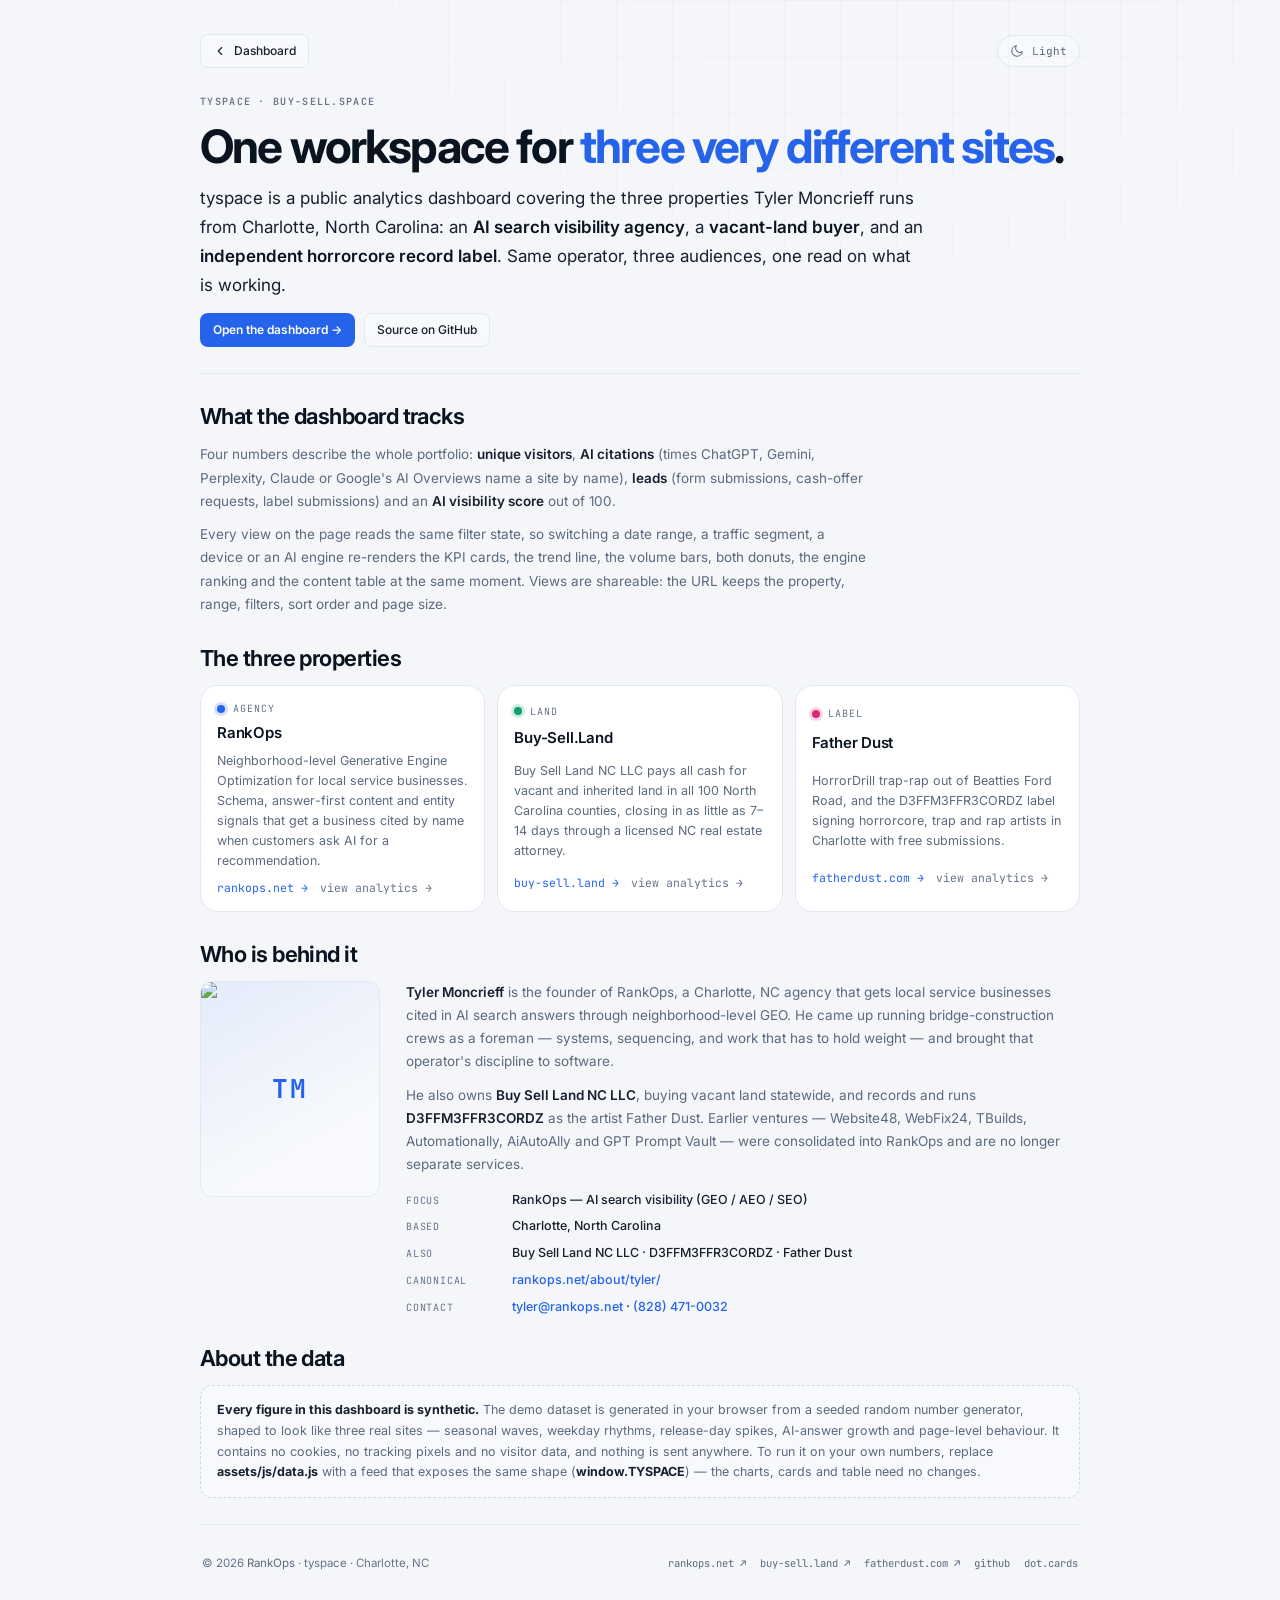
==== about.html @ ab3c5a1a "tyspace: rebuild buy-sell.space as the public analytics workspace Turns the founder page into tyspac" ====
<!DOCTYPE html>
<html lang="en" data-theme="dark">
<head>
<meta charset="UTF-8">
<meta name="viewport" content="width=device-width, initial-scale=1">
<title>About tyspace &amp; Tyler Moncrieff — founder of RankOps, Charlotte NC</title>
<meta name="description" content="tyspace is Tyler Moncrieff's analytics workspace for rankops.net, buy-sell.land and fatherdust.com. Tyler is the founder of RankOps, a Charlotte, NC AI search visibility (GEO) agency, and of the Buy Sell Land NC LLC and the D3FFM3FFR3CORDZ label.">
<meta name="robots" content="index, follow">
<meta name="author" content="Tyler Moncrieff">
<meta name="color-scheme" content="dark light">
<link rel="canonical" href="https://buy-sell.space/about.html">

<meta property="og:type" content="profile">
<meta property="og:title" content="About tyspace &amp; Tyler Moncrieff — founder of RankOps">
<meta property="og:description" content="The analyst behind the dashboard: RankOps (AI search visibility), Buy-Sell.Land (NC vacant land) and Father Dust (D3FFM3FFR3CORDZ).">
<meta property="og:url" content="https://buy-sell.space/about.html">
<meta property="og:image" content="https://i.postimg.cc/tgwKR5gD/tyler-moncrieff-jpg.png">
<meta name="twitter:card" content="summary_large_image">
<meta name="twitter:title" content="About tyspace &amp; Tyler Moncrieff">
<meta name="twitter:description" content="Analytics workspace for rankops.net, buy-sell.land and fatherdust.com.">
<meta name="twitter:image" content="https://i.postimg.cc/tgwKR5gD/tyler-moncrieff-jpg.png">

<link rel="preconnect" href="https://fonts.googleapis.com">
<link rel="preconnect" href="https://fonts.gstatic.com" crossorigin>
<link href="https://fonts.googleapis.com/css2?family=Inter:wght@400;500;600;700&family=JetBrains+Mono:wght@400;500;700&display=swap" rel="stylesheet">
<link rel="stylesheet" href="assets/css/app.css">

<script type="application/ld+json">
{
  "@context": "https://schema.org",
  "@type": "Person",
  "name": "Tyler Moncrieff",
  "jobTitle": "Founder",
  "worksFor": { "@type": "Organization", "name": "RankOps", "url": "https://rankops.net" },
  "description": "Founder of RankOps — neighborhood-level AI search visibility (GEO/AEO) for local service businesses in North Carolina. Also owner of Buy Sell Land NC LLC and founder of the D3FFM3FFR3CORDZ label (Father Dust).",
  "knowsAbout": ["Generative Engine Optimization", "Answer Engine Optimization", "AI search visibility", "local SEO", "schema markup", "vacant land"],
  "url": "https://rankops.net/about/tyler/",
  "mainEntityOfPage": "https://rankops.net/about/tyler/",
  "image": "https://i.postimg.cc/tgwKR5gD/tyler-moncrieff-jpg.png",
  "sameAs": [
    "https://www.linkedin.com/in/tyler-moncrieff",
    "https://github.com/dosmonc",
    "https://amazon.com/author/tylerm",
    "https://dev.to/rankops",
    "https://buy-sell.land",
    "https://fatherdust.com",
    "https://dot.cards/ty"
  ]
}
</script>
<script type="application/ld+json">
{
  "@context": "https://schema.org",
  "@type": "AboutPage",
  "name": "About tyspace",
  "url": "https://buy-sell.space/about.html",
  "description": "Why this analytics workspace exists, which properties it covers, and who built it.",
  "isPartOf": { "@type": "WebSite", "name": "tyspace", "url": "https://buy-sell.space/" },
  "author": { "@type": "Person", "name": "Tyler Moncrieff" }
}
</script>
<script>
  (function () {
    try {
      var saved = localStorage.getItem('tyspace-theme');
      var t = saved || (window.matchMedia && window.matchMedia('(prefers-color-scheme: light)').matches ? 'light' : 'dark');
      document.documentElement.setAttribute('data-theme', t);
    } catch (e) {}
  })();
</script>
<style>
  .prose-page { max-width: 940px; width: 100%; margin: 0 auto; padding: clamp(20px, 3vw, 34px) clamp(16px, 2.4vw, 30px) 70px; display: grid; gap: 26px; }
  .prose-page > * { min-width: 0; }
  .about-nav { display: flex; align-items: center; gap: 10px; flex-wrap: wrap; }
  .about-nav .spacer { margin-left: auto; }
  .about-hero { display: grid; gap: 14px; }
  .about-hero h1 { font-size: clamp(30px, 5vw, 46px); line-height: 1.02; letter-spacing: -.04em; font-weight: 700; color: var(--text-strong); }
  .about-hero h1 span { color: var(--accent); }
  .about-hero .lead { font-size: clamp(14.5px, 1.6vw, 17px); color: var(--text); max-width: 66ch; line-height: 1.7; }
  .about-hero .lead b { color: var(--text-strong); font-weight: 600; }
  .rule { height: 1px; background: var(--border); }
  h2.sect { font-size: clamp(18px, 2.2vw, 22px); letter-spacing: -.025em; color: var(--text-strong); font-weight: 650; margin-bottom: 10px; }
  p + p { margin-top: 10px; }
  .about-copy p { color: var(--muted); font-size: 13.5px; line-height: 1.72; max-width: 74ch; }
  .about-copy p b { color: var(--text); font-weight: 600; }
  .prop-cards { display: grid; grid-template-columns: repeat(auto-fit, minmax(240px, 1fr)); gap: 12px; }
  .prop-card { padding: 15px 16px; border-radius: var(--radius-lg); border: 1px solid var(--border); background: var(--panel); display: grid; gap: 6px; }
  .prop-card .pc-top { display: flex; align-items: center; gap: 8px; font-family: var(--font-mono); font-size: 10px; letter-spacing: .1em; text-transform: uppercase; color: var(--faint); }
  .prop-card .pc-dot { width: 8px; height: 8px; border-radius: 50%; background: var(--tok); box-shadow: 0 0 0 3px color-mix(in srgb, var(--tok) 20%, transparent); }
  .prop-card h3 { font-size: 15px; color: var(--text-strong); font-weight: 600; letter-spacing: -.015em; }
  .prop-card p { font-size: 12.5px; color: var(--muted); line-height: 1.6; }
  .prop-card a { font-family: var(--font-mono); font-size: 11.5px; }
  .prop-card .pc-links { display: flex; gap: 12px; flex-wrap: wrap; margin-top: 2px; }
  .about-grid { display: grid; grid-template-columns: 180px minmax(0, 1fr); gap: 26px; align-items: start; }
  .photo-frame { position: relative; border-radius: var(--radius-md); border: 1px solid var(--border); overflow: hidden; aspect-ratio: 5 / 6; background: var(--panel-2); }
  .photo-frame::before {
    content: 'TM';
    position: absolute;
    inset: 0;
    display: grid;
    place-items: center;
    font-family: var(--font-mono);
    font-size: 26px;
    font-weight: 700;
    letter-spacing: .06em;
    color: var(--accent);
    background: linear-gradient(150deg, var(--accent-soft), transparent 70%);
  }
  .about-photo { position: relative; display: block; width: 100%; height: 100%; object-fit: cover; color: transparent; font-size: 0; }
  .fact-list { list-style: none; display: grid; gap: 8px; margin-top: 14px; }
  .fact-list li { display: grid; grid-template-columns: 96px minmax(0, 1fr); gap: 10px; font-size: 12.5px; }
  .fact-list span { font-family: var(--font-mono); font-size: 10px; letter-spacing: .08em; text-transform: uppercase; color: var(--faint); padding-top: 2px; }
  .fact-list b { color: var(--text); font-weight: 500; }
  .note { padding: 14px 16px; border-radius: var(--radius-md); border: 1px dashed var(--border-strong); background: var(--panel-2); font-size: 12.5px; color: var(--muted); line-height: 1.65; }
  .note b { color: var(--text); }
  .cta-row { display: flex; gap: 9px; flex-wrap: wrap; }
  @media (max-width: 640px) {
    .about-grid { grid-template-columns: minmax(0, 1fr); }
    .about-photo { max-width: 160px; }
    .fact-list li { grid-template-columns: 84px minmax(0, 1fr); }
  }
</style>
</head>
<body>
<a class="skip-link" href="#about-main">Skip to content</a>

<div class="prose-page" id="about-main">
  <nav class="about-nav" aria-label="Breadcrumb">
    <a class="btn" href="index.html">
      <svg viewBox="0 0 24 24" fill="none" stroke="currentColor" stroke-width="1.9" stroke-linecap="round" stroke-linejoin="round" aria-hidden="true"><path d="M15 18l-6-6 6-6"/></svg>
      Dashboard
    </a>
    <span class="spacer"></span>
    <button class="theme-toggle" id="themeToggle" type="button" aria-label="Toggle dark mode" style="width:auto;padding:7px 12px">
      <svg viewBox="0 0 24 24" fill="none" stroke="currentColor" stroke-width="1.8" stroke-linecap="round" stroke-linejoin="round" aria-hidden="true"><path d="M21 12.8A9 9 0 1 1 11.2 3a7 7 0 0 0 9.8 9.8z"/></svg>
      <span id="themeLabel">Dark</span>
    </button>
  </nav>

  <header class="about-hero">
    <span class="eyebrow">tyspace · buy-sell.space</span>
    <h1>One workspace for <span>three very different sites</span>.</h1>
    <p class="lead">tyspace is a public analytics dashboard covering the three properties Tyler Moncrieff runs from
      Charlotte, North Carolina: an <b>AI search visibility agency</b>, a <b>vacant-land buyer</b>, and an
      <b>independent horrorcore record label</b>. Same operator, three audiences, one read on what is working.</p>
    <div class="cta-row">
      <a class="btn primary" href="index.html">Open the dashboard →</a>
      <a class="btn" href="https://github.com/dosmonc/buy-sell.space" rel="noopener">Source on GitHub</a>
    </div>
  </header>

  <div class="rule"></div>

  <section>
    <h2 class="sect">What the dashboard tracks</h2>
    <div class="about-copy">
      <p>Four numbers describe the whole portfolio: <b>unique visitors</b>, <b>AI citations</b> (times ChatGPT,
        Gemini, Perplexity, Claude or Google's AI Overviews name a site by name), <b>leads</b> (form submissions,
        cash-offer requests, label submissions) and an <b>AI visibility score</b> out of 100.</p>
      <p>Every view on the page reads the same filter state, so switching a date range, a traffic segment, a device
        or an AI engine re-renders the KPI cards, the trend line, the volume bars, both donuts, the engine ranking
        and the content table at the same moment. Views are shareable: the URL keeps the property, range, filters,
        sort order and page size.</p>
    </div>
  </section>

  <section>
    <h2 class="sect">The three properties</h2>
    <div class="prop-cards">
      <article class="prop-card" style="--tok:var(--s-ai)">
        <div class="pc-top"><span class="pc-dot"></span> agency</div>
        <h3>RankOps</h3>
        <p>Neighborhood-level Generative Engine Optimization for local service businesses. Schema, answer-first
          content and entity signals that get a business cited by name when customers ask AI for a recommendation.</p>
        <div class="pc-links"><a href="https://rankops.net" rel="noopener">rankops.net →</a><a href="index.html#p=rankops&amp;m=citations&amp;r=90d" style="color:var(--faint)">view analytics →</a></div>
      </article>
      <article class="prop-card" style="--tok:var(--s-organic)">
        <div class="pc-top"><span class="pc-dot"></span> land</div>
        <h3>Buy-Sell.Land</h3>
        <p>Buy Sell Land NC LLC pays all cash for vacant and inherited land in all 100 North Carolina counties,
          closing in as little as 7–14 days through a licensed NC real estate attorney.</p>
        <div class="pc-links"><a href="https://buy-sell.land" rel="noopener">buy-sell.land →</a><a href="index.html#p=buysell&amp;m=leads&amp;r=90d" style="color:var(--faint)">view analytics →</a></div>
      </article>
      <article class="prop-card" style="--tok:var(--s-social)">
        <div class="pc-top"><span class="pc-dot"></span> label</div>
        <h3>Father Dust</h3>
        <p>HorrorDrill trap-rap out of Beatties Ford Road, and the D3FFM3FFR3CORDZ label signing horrorcore, trap
          and rap artists in Charlotte with free submissions.</p>
        <div class="pc-links"><a href="https://fatherdust.com" rel="noopener">fatherdust.com →</a><a href="index.html#p=fatherdust&amp;m=visitors&amp;r=90d" style="color:var(--faint)">view analytics →</a></div>
      </article>
    </div>
  </section>

  <section>
    <h2 class="sect">Who is behind it</h2>
    <div class="about-grid">
      <div class="photo-frame">
        <img class="about-photo" src="https://i.postimg.cc/tgwKR5gD/tyler-moncrieff-jpg.png"
          alt="Tyler Moncrieff, founder of RankOps in Charlotte, NC" width="180" height="216" loading="lazy">
      </div>
      <div class="about-copy">
        <p><b>Tyler Moncrieff</b> is the founder of RankOps, a Charlotte, NC agency that gets local service
          businesses cited in AI search answers through neighborhood-level GEO. He came up running
          bridge-construction crews as a foreman — systems, sequencing, and work that has to hold weight — and
          brought that operator's discipline to software.</p>
        <p>He also owns <b>Buy Sell Land NC LLC</b>, buying vacant land statewide, and records and runs
          <b>D3FFM3FFR3CORDZ</b> as the artist Father Dust. Earlier ventures — Website48, WebFix24, TBuilds,
          Automationally, AiAutoAlly and GPT Prompt Vault — were consolidated into RankOps and are no longer
          separate services.</p>
        <ul class="fact-list">
          <li><span>Focus</span><b>RankOps — AI search visibility (GEO / AEO / SEO)</b></li>
          <li><span>Based</span><b>Charlotte, North Carolina</b></li>
          <li><span>Also</span><b>Buy Sell Land NC LLC · D3FFM3FFR3CORDZ · Father Dust</b></li>
          <li><span>Canonical</span><b><a href="https://rankops.net/about/tyler/" rel="noopener">rankops.net/about/tyler/</a></b></li>
          <li><span>Contact</span><b><a href="mailto:tyler@rankops.net">tyler@rankops.net</a> · <a href="tel:+18284710032">(828) 471-0032</a></b></li>
        </ul>
      </div>
    </div>
  </section>

  <section>
    <h2 class="sect">About the data</h2>
    <div class="note">
      <b>Every figure in this dashboard is synthetic.</b> The demo dataset is generated in your browser from a
      seeded random number generator, shaped to look like three real sites — seasonal waves, weekday rhythms,
      release-day spikes, AI-answer growth and page-level behaviour. It contains no cookies, no tracking pixels and
      no visitor data, and nothing is sent anywhere. To run it on your own numbers, replace
      <b>assets/js/data.js</b> with a feed that exposes the same shape (<b>window.TYSPACE</b>) — the charts, cards and
      table need no changes.
    </div>
  </section>

  <div class="rule"></div>

  <footer class="site-foot" style="padding-top:0;border-top:0">
    <span>© 2026 <a href="https://rankops.net" rel="noopener">RankOps</a> · tyspace · Charlotte, NC</span>
    <nav aria-label="Links">
      <a href="https://rankops.net" rel="noopener">rankops.net ↗</a>
      <a href="https://buy-sell.land" rel="noopener">buy-sell.land ↗</a>
      <a href="https://fatherdust.com" rel="noopener">fatherdust.com ↗</a>
      <a href="https://github.com/dosmonc" rel="noopener">github</a>
      <a href="https://dot.cards/ty" rel="noopener">dot.cards</a>
    </nav>
  </footer>
</div>

<script>
  (function () {
    var btn = document.getElementById('themeToggle');
    var label = document.getElementById('themeLabel');
    function sync() {
      var t = document.documentElement.getAttribute('data-theme');
      label.textContent = t === 'dark' ? 'Dark' : 'Light';
      btn.setAttribute('aria-label', t === 'dark' ? 'Switch to light mode' : 'Switch to dark mode');
    }
    sync();
    btn.addEventListener('click', function () {
      var next = document.documentElement.getAttribute('data-theme') === 'dark' ? 'light' : 'dark';
      document.documentElement.setAttribute('data-theme', next);
      try { localStorage.setItem('tyspace-theme', next); } catch (e) {}
      sync();
    });
  })();
</script>
</body>
</html>
---- assets/css/app.css ----
/* tyspace — analytics workspace
   Single stylesheet: design tokens, shell, components, responsive.
   Themes are token overrides on <html data-theme>. */

/* ============================================================
   1. TOKENS
   ============================================================ */
:root {
  --font-ui: 'Inter', -apple-system, BlinkMacSystemFont, 'Segoe UI', Roboto, Helvetica, Arial, sans-serif;
  --font-mono: 'JetBrains Mono', ui-monospace, SFMono-Regular, Menlo, Consolas, monospace;

  --radius-lg: 18px;
  --radius-md: 12px;
  --radius-sm: 8px;
  --sidebar-w: 254px;
  --topbar-h: 66px;
  --ease: cubic-bezier(.22, .61, .36, 1);
  --dur: .22s;

  --shadow-sm: 0 1px 2px rgba(6, 10, 18, .16);
  --shadow-md: 0 10px 30px -12px rgba(6, 10, 18, .45);
  --shadow-pop: 0 18px 50px -16px rgba(6, 10, 18, .55);
}

/* dark (default) */
html[data-theme='dark'] {
  color-scheme: dark;
  --bg: #080b10;
  --bg-grid: rgba(255, 255, 255, .022);
  --surface: #0d1219;
  --panel: #11171f;
  --panel-2: #161e28;
  --panel-hover: #1a232f;
  --border: #212b38;
  --border-strong: #2d3a4b;
  --text: #e9eef6;
  --text-strong: #ffffff;
  --muted: #93a1b5;
  --faint: #76869a;
  --accent: #6d9bff;
  --accent-ink: #06101f;
  --accent-soft: rgba(109, 155, 255, .13);
  --pos: #3ddc97;
  --pos-soft: rgba(61, 220, 151, .13);
  --neg: #ff7285;
  --neg-soft: rgba(255, 114, 133, .13);
  --s-ai: #6d9bff;
  --s-organic: #3ddc97;
  --s-social: #f472b6;
  --s-direct: #a78bfa;
  --s-referral: #fbbf24;
  --s-neutral: #64748b;
  --grid-line: rgba(255, 255, 255, .07);
  --tooltip-bg: #1b2431;
  --tooltip-border: #33414f;
}

/* light */
html[data-theme='light'] {
  color-scheme: light;
  --bg: #f4f6fa;
  --bg-grid: rgba(15, 30, 60, .03);
  --surface: #ffffff;
  --panel: #ffffff;
  --panel-2: #f7f9fc;
  --panel-hover: #eef3fa;
  --border: #e2e8f1;
  --border-strong: #cdd7e5;
  --text: #16202e;
  --text-strong: #0a1420;
  --muted: #5b6a7e;
  --faint: #66748a;
  --accent: #2563eb;
  --accent-ink: #ffffff;
  --accent-soft: rgba(37, 99, 235, .09);
  --pos: #0e9f6e;
  --pos-soft: rgba(14, 159, 110, .1);
  --neg: #dc2f4b;
  --neg-soft: rgba(220, 47, 75, .09);
  --s-ai: #2563eb;
  --s-organic: #0e9f6e;
  --s-social: #db2777;
  --s-direct: #7c3aed;
  --s-referral: #b45309;
  --s-neutral: #94a3b8;
  --grid-line: rgba(15, 30, 60, .09);
  --tooltip-bg: #0f172a;
  --tooltip-border: #1e293b;
}

/* ============================================================
   2. RESET / BASE
   ============================================================ */
*, *::before, *::after { box-sizing: border-box; }
* { margin: 0; padding: 0; }

html { -webkit-text-size-adjust: 100%; }

body {
  font-family: var(--font-ui);
  background: var(--bg);
  color: var(--text);
  font-size: 14px;
  line-height: 1.5;
  -webkit-font-smoothing: antialiased;
  -moz-osx-font-smoothing: grayscale;
  min-height: 100vh;
  overflow-x: hidden;
  transition: background-color .3s var(--ease), color .3s var(--ease);
}

body::before {
  content: '';
  position: fixed;
  inset: 0;
  z-index: 0;
  pointer-events: none;
  background-image:
    linear-gradient(var(--bg-grid) 1px, transparent 1px),
    linear-gradient(90deg, var(--bg-grid) 1px, transparent 1px);
  background-size: 56px 56px;
  mask-image: radial-gradient(1200px 800px at 70% -10%, #000 0%, transparent 78%);
  -webkit-mask-image: radial-gradient(1200px 800px at 70% -10%, #000 0%, transparent 78%);
}

a { color: var(--accent); text-decoration: none; }
a:hover { text-decoration: underline; }

button, input, select { font: inherit; color: inherit; }
button { cursor: pointer; background: none; border: 0; }
svg { display: block; }

:focus-visible {
  outline: 2px solid var(--accent);
  outline-offset: 2px;
  border-radius: 4px;
}

::selection { background: var(--accent-soft); color: var(--text-strong); }

.skip-link {
  position: fixed;
  top: 8px;
  left: 8px;
  z-index: 200;
  padding: 10px 16px;
  border-radius: var(--radius-sm);
  background: var(--accent);
  color: var(--accent-ink);
  font-weight: 600;
  transform: translateY(-160%);
  transition: transform .18s var(--ease);
}
.skip-link:focus { transform: translateY(0); text-decoration: none; }

.sr-only {
  position: absolute; width: 1px; height: 1px;
  padding: 0; margin: -1px; overflow: hidden;
  clip: rect(0 0 0 0); white-space: nowrap; border: 0;
}

.mono { font-family: var(--font-mono); font-variant-numeric: tabular-nums; }
.eyebrow {
  font-family: var(--font-mono);
  font-size: 10px;
  font-weight: 600;
  letter-spacing: .13em;
  text-transform: uppercase;
  color: var(--faint);
}

/* ============================================================
   3. APP SHELL
   ============================================================ */
.app {
  position: relative;
  z-index: 1;
  display: grid;
  grid-template-columns: var(--sidebar-w) minmax(0, 1fr);
  min-height: 100vh;
}

/* ---------- sidebar ---------- */
.sidebar {
  position: sticky;
  top: 0;
  height: 100vh;
  display: flex;
  flex-direction: column;
  gap: 22px;
  padding: 20px 16px;
  border-right: 1px solid var(--border);
  background: var(--surface);
  overflow-y: auto;
  scrollbar-width: thin;
  z-index: 40;
}

.brand {
  display: flex;
  align-items: center;
  gap: 11px;
  padding: 2px 6px 4px;
}
.brand-mark {
  width: 34px; height: 34px;
  flex: 0 0 34px;
  border-radius: 10px;
  display: grid;
  place-items: center;
  background: linear-gradient(145deg, var(--accent), color-mix(in srgb, var(--accent) 55%, var(--s-social)));
  color: #fff;
  font-family: var(--font-mono);
  font-size: 15px;
  font-weight: 700;
  letter-spacing: -.04em;
  box-shadow: var(--shadow-sm);
}
.brand-copy strong {
  display: block;
  font-size: 15px;
  letter-spacing: -.02em;
  color: var(--text-strong);
  line-height: 1.25;
}
.brand-copy span {
  display: block;
  font-size: 11px;
  color: var(--faint);
  font-family: var(--font-mono);
  letter-spacing: .02em;
}

.side-label {
  display: flex;
  align-items: center;
  justify-content: space-between;
  gap: 8px;
  padding: 0 8px;
  margin-bottom: 8px;
}

.prop-list { display: grid; gap: 4px; list-style: none; }

.prop-item {
  width: 100%;
  display: grid;
  grid-template-columns: 10px minmax(0, 1fr) auto;
  align-items: center;
  gap: 10px;
  padding: 9px 10px;
  border-radius: var(--radius-md);
  border: 1px solid transparent;
  color: var(--muted);
  text-align: left;
  transition: background-color var(--dur) var(--ease), color var(--dur) var(--ease), border-color var(--dur) var(--ease);
}
.prop-item:hover { background: var(--panel-hover); color: var(--text); }
.prop-item[aria-current='true'] {
  background: var(--accent-soft);
  border-color: color-mix(in srgb, var(--accent) 34%, transparent);
  color: var(--text-strong);
}
.prop-dot {
  width: 9px; height: 9px;
  border-radius: 50%;
  background: var(--tok, var(--accent));
  box-shadow: 0 0 0 3px color-mix(in srgb, var(--tok, var(--accent)) 20%, transparent);
}
.prop-name {
  min-width: 0;
  font-size: 13px;
  font-weight: 500;
  letter-spacing: -.01em;
  color: inherit;
}
.prop-name small {
  display: block;
  font-family: var(--font-mono);
  font-size: 10px;
  font-weight: 400;
  color: var(--faint);
  letter-spacing: 0;
  overflow: hidden;
  text-overflow: ellipsis;
  white-space: nowrap;
}
.prop-val {
  font-family: var(--font-mono);
  font-size: 11px;
  font-variant-numeric: tabular-nums;
  color: var(--faint);
}
.prop-item[aria-current='true'] .prop-val { color: var(--text); }

.prop-item.all {
  margin-top: 2px;
  border-top: 1px dashed var(--border);
  padding-top: 12px;
  border-radius: 0 0 var(--radius-md) var(--radius-md);
}

.side-nav { display: grid; gap: 2px; list-style: none; }
.side-nav a {
  display: flex;
  align-items: center;
  gap: 10px;
  padding: 8px 10px;
  border-radius: var(--radius-sm);
  font-size: 13px;
  color: var(--muted);
  transition: background-color var(--dur) var(--ease), color var(--dur) var(--ease);
}
.side-nav a:hover, .side-nav a:focus-visible { background: var(--panel-hover); color: var(--text-strong); text-decoration: none; }
.side-nav svg { width: 15px; height: 15px; flex: 0 0 15px; opacity: .8; }

.side-foot {
  margin-top: auto;
  display: grid;
  gap: 12px;
  padding: 14px 8px 0;
  border-top: 1px solid var(--border);
  font-size: 11px;
  color: var(--faint);
  line-height: 1.55;
}
.side-foot strong { color: var(--muted); font-weight: 600; }

/* theme toggle */
.theme-toggle {
  display: inline-flex;
  align-items: center;
  gap: 8px;
  padding: 7px 8px;
  border-radius: 999px;
  border: 1px solid var(--border);
  background: var(--panel-2);
  color: var(--muted);
  font-size: 11px;
  font-family: var(--font-mono);
  width: 100%;
  transition: border-color var(--dur) var(--ease), color var(--dur) var(--ease);
}
.theme-toggle:hover { border-color: var(--border-strong); color: var(--text); }
.theme-toggle .tt-track {
  position: relative;
  width: 30px; height: 16px;
  border-radius: 999px;
  background: var(--border-strong);
  flex: 0 0 30px;
  transition: background-color var(--dur) var(--ease);
}
.theme-toggle .tt-thumb {
  position: absolute;
  top: 2px; left: 2px;
  width: 12px; height: 12px;
  border-radius: 50%;
  background: var(--text-strong);
  transition: transform .26s var(--ease);
}
html[data-theme='light'] .theme-toggle .tt-track { background: var(--accent); }
html[data-theme='light'] .theme-toggle .tt-thumb { transform: translateX(14px); background: #fff; }
.theme-toggle .tt-label { margin-left: auto; letter-spacing: .04em; text-transform: uppercase; font-size: 9.5px; }
.theme-toggle svg { width: 14px; height: 14px; }

/* ---------- main ---------- */
.main {
  min-width: 0;
  display: flex;
  flex-direction: column;
}

.topbar {
  position: sticky;
  top: 0;
  z-index: 30;
  display: flex;
  align-items: center;
  gap: 14px;
  min-height: var(--topbar-h);
  padding: 10px clamp(16px, 2.4vw, 30px);
  background: color-mix(in srgb, var(--bg) 82%, transparent);
  backdrop-filter: blur(14px) saturate(140%);
  -webkit-backdrop-filter: blur(14px) saturate(140%);
  border-bottom: 1px solid var(--border);
}
.tb-title { min-width: 0; }
.tb-title h1 {
  font-size: clamp(15px, 1.5vw, 17px);
  font-weight: 600;
  letter-spacing: -.02em;
  color: var(--text-strong);
  white-space: nowrap;
  overflow: hidden;
  text-overflow: ellipsis;
}
.tb-title p {
  font-size: 11.5px;
  color: var(--faint);
  font-family: var(--font-mono);
  white-space: nowrap;
  overflow: hidden;
  text-overflow: ellipsis;
}
.tb-actions { margin-left: auto; display: flex; align-items: center; gap: 8px; }

.live-pill {
  display: inline-flex;
  align-items: center;
  gap: 7px;
  padding: 5px 10px;
  border-radius: 999px;
  background: var(--pos-soft);
  color: var(--pos);
  font-family: var(--font-mono);
  font-size: 10px;
  letter-spacing: .06em;
  text-transform: uppercase;
  white-space: nowrap;
}
.live-dot {
  width: 6px; height: 6px;
  border-radius: 50%;
  background: currentColor;
  animation: pulse 2.4s var(--ease) infinite;
}
@keyframes pulse {
  0%, 100% { opacity: 1; transform: scale(1); }
  50% { opacity: .35; transform: scale(.75); }
}

.drawer-toggle {
  display: none;
  width: 36px; height: 36px;
  border-radius: 10px;
  border: 1px solid var(--border);
  background: var(--panel);
  place-items: center;
  color: var(--text);
  flex: 0 0 36px;
}
.drawer-toggle svg { width: 17px; height: 17px; }

.scrim {
  display: none;
  position: fixed;
  inset: 0;
  z-index: 35;
  background: rgba(4, 8, 14, .55);
  backdrop-filter: blur(2px);
  opacity: 0;
  transition: opacity .22s var(--ease);
}

.content {
  padding: clamp(16px, 2.2vw, 26px) clamp(16px, 2.4vw, 30px) 60px;
  display: grid;
  gap: 18px;
  max-width: 1680px;
  width: 100%;
}

.page-intro {
  display: flex;
  align-items: flex-end;
  justify-content: space-between;
  gap: 18px;
  flex-wrap: wrap;
}
.page-intro h2 {
  font-size: clamp(20px, 2.4vw, 26px);
  font-weight: 650;
  letter-spacing: -.03em;
  color: var(--text-strong);
  line-height: 1.15;
}
.page-intro h2 .accent { color: var(--accent); }
.page-intro p { font-size: 13px; color: var(--muted); margin-top: 5px; max-width: 62ch; }
.page-intro .intro-meta {
  display: flex;
  align-items: center;
  gap: 14px;
  flex-wrap: wrap;
  font-family: var(--font-mono);
  font-size: 11px;
  color: var(--faint);
}
.page-intro .intro-meta b { color: var(--text); font-weight: 500; }

/* ============================================================
   4. CONTROL BAR
   ============================================================ */
.controls {
  display: flex;
  align-items: center;
  gap: 10px 14px;
  flex-wrap: wrap;
  padding: 10px 12px;
  border: 1px solid var(--border);
  border-radius: var(--radius-lg);
  background: var(--panel);
  box-shadow: var(--shadow-sm);
}

.ctrl-group {
  display: flex;
  align-items: center;
  gap: 7px;
  min-width: 0;
}
.ctrl-group + .ctrl-group:not(.push) {
  padding-left: 14px;
  border-left: 1px solid var(--border);
}
.ctrl-group.push { margin-left: auto; }
.ctrl-label {
  font-family: var(--font-mono);
  font-size: 9.5px;
  letter-spacing: .11em;
  text-transform: uppercase;
  color: var(--faint);
  white-space: nowrap;
}

.segmented {
  display: inline-flex;
  align-items: center;
  gap: 2px;
  padding: 3px;
  border-radius: 10px;
  background: var(--panel-2);
  border: 1px solid var(--border);
}
.seg {
  padding: 5px 9px;
  border-radius: 7px;
  font-size: 11.5px;
  font-weight: 500;
  font-family: var(--font-mono);
  color: var(--muted);
  white-space: nowrap;
  transition: background-color .16s var(--ease), color .16s var(--ease), box-shadow .16s var(--ease);
}
.seg:hover { color: var(--text); background: var(--panel-hover); }
.seg[aria-pressed='true'] {
  background: var(--accent);
  color: var(--accent-ink);
  box-shadow: var(--shadow-sm);
}

.select-wrap {
  position: relative;
  display: inline-flex;
  align-items: center;
}
.select-wrap::after {
  content: '';
  position: absolute;
  right: 9px;
  width: 7px; height: 7px;
  border-right: 1.5px solid var(--faint);
  border-bottom: 1.5px solid var(--faint);
  transform: translateY(-2px) rotate(45deg);
  pointer-events: none;
}
select {
  appearance: none;
  -webkit-appearance: none;
  padding: 6px 26px 6px 10px;
  border-radius: var(--radius-sm);
  border: 1px solid var(--border);
  background: var(--panel-2);
  color: var(--text);
  font-size: 12px;
  max-width: 190px;
  cursor: pointer;
  transition: border-color var(--dur) var(--ease), background-color var(--dur) var(--ease);
}
select:hover { border-color: var(--border-strong); }
select:focus-visible { outline-offset: 1px; }
option { background: var(--panel); color: var(--text); }

.date-input {
  padding: 5px 8px;
  border-radius: var(--radius-sm);
  border: 1px solid var(--border);
  background: var(--panel-2);
  color: var(--text);
  font-family: var(--font-mono);
  font-size: 11.5px;
  width: 124px;
  transition: border-color var(--dur) var(--ease);
}
.date-input:hover { border-color: var(--border-strong); }
.date-range { display: inline-flex; align-items: center; gap: 6px; }
.date-range .to { font-family: var(--font-mono); font-size: 10px; color: var(--faint); }

.btn {
  display: inline-flex;
  align-items: center;
  justify-content: center;
  gap: 7px;
  padding: 7px 12px;
  border-radius: var(--radius-sm);
  border: 1px solid var(--border);
  background: var(--panel-2);
  color: var(--text);
  font-size: 12px;
  font-weight: 500;
  white-space: nowrap;
  transition: background-color .16s var(--ease), border-color .16s var(--ease), color .16s var(--ease), transform .12s var(--ease);
}
.btn:hover { background: var(--panel-hover); border-color: var(--border-strong); }
.btn:active { transform: translateY(1px); }
.btn svg { width: 14px; height: 14px; }
.btn.primary { background: var(--accent); border-color: transparent; color: var(--accent-ink); font-weight: 600; }
.btn.primary:hover { background: color-mix(in srgb, var(--accent) 88%, white); }
.btn[aria-pressed='true'] { background: var(--accent-soft); border-color: color-mix(in srgb, var(--accent) 40%, transparent); color: var(--accent); }
.btn.icon { padding: 7px; width: 32px; height: 32px; }
.btn.ghost { background: transparent; }

.active-filters {
  display: flex;
  align-items: center;
  gap: 8px;
  flex-wrap: wrap;
  font-size: 11.5px;
  color: var(--faint);
}
.chip {
  display: inline-flex;
  align-items: center;
  gap: 6px;
  padding: 3px 8px;
  border-radius: 999px;
  background: var(--panel-2);
  border: 1px solid var(--border);
  font-family: var(--font-mono);
  font-size: 10.5px;
  color: var(--muted);
}
.chip button {
  display: grid;
  place-items: center;
  width: 14px; height: 14px;
  border-radius: 50%;
  color: var(--faint);
  font-size: 12px;
  line-height: 1;
  transition: background-color .15s, color .15s;
}
.chip button:hover { background: var(--neg-soft); color: var(--neg); }

/* ============================================================
   5. KPI CARDS
   ============================================================ */
.kpis {
  display: grid;
  grid-template-columns: repeat(4, minmax(0, 1fr));
  gap: 14px;
}

.kpi {
  position: relative;
  display: flex;
  flex-direction: column;
  gap: 10px;
  padding: 15px 16px 13px;
  border-radius: var(--radius-lg);
  border: 1px solid var(--border);
  background: linear-gradient(170deg, var(--panel) 0%, var(--panel-2) 130%);
  box-shadow: var(--shadow-sm);
  overflow: hidden;
  text-align: left;
  transition: border-color var(--dur) var(--ease), transform var(--dur) var(--ease), box-shadow var(--dur) var(--ease);
}
.kpi::after {
  content: '';
  position: absolute;
  inset: 0 0 auto;
  height: 2px;
  background: linear-gradient(90deg, var(--tok, var(--accent)), transparent 80%);
  opacity: .75;
}
.kpi:hover {
  border-color: var(--border-strong);
  transform: translateY(-2px);
  box-shadow: var(--shadow-md);
}
.kpi[aria-pressed='true'] {
  border-color: color-mix(in srgb, var(--accent) 45%, transparent);
  box-shadow: 0 0 0 1px color-mix(in srgb, var(--accent) 35%, transparent), var(--shadow-md);
}
.kpi-head {
  display: flex;
  align-items: center;
  gap: 8px;
  justify-content: space-between;
}
.kpi-label {
  font-family: var(--font-mono);
  font-size: 10px;
  letter-spacing: .1em;
  text-transform: uppercase;
  color: var(--muted);
  display: inline-flex;
  align-items: center;
  gap: 7px;
}
.kpi-label i {
  width: 7px; height: 7px;
  border-radius: 2px;
  background: var(--tok, var(--accent));
  display: inline-block;
}
.kpi-info {
  width: 15px; height: 15px;
  flex: 0 0 15px;
  border-radius: 50%;
  border: 1px solid var(--border-strong);
  color: var(--faint);
  font-size: 9px;
  font-family: var(--font-mono);
  display: grid;
  place-items: center;
  line-height: 1;
}
.kpi-value {
  display: flex;
  align-items: baseline;
  gap: 4px;
  font-family: var(--font-mono);
  font-size: clamp(24px, 2.5vw, 30px);
  font-weight: 700;
  letter-spacing: -.045em;
  color: var(--text-strong);
  font-variant-numeric: tabular-nums;
  line-height: 1;
}
.kpi-value .unit { font-size: 13px; font-weight: 500; color: var(--faint); letter-spacing: 0; }
.kpi-foot {
  display: flex;
  align-items: flex-end;
  justify-content: space-between;
  gap: 10px;
}
.kpi-delta {
  display: inline-flex;
  align-items: center;
  gap: 4px;
  padding: 2px 6px 2px 4px;
  border-radius: 6px;
  font-family: var(--font-mono);
  font-size: 11px;
  font-weight: 600;
  font-variant-numeric: tabular-nums;
}
.kpi-delta.up { color: var(--pos); background: var(--pos-soft); }
.kpi-delta.down { color: var(--neg); background: var(--neg-soft); }
.kpi-delta.flat { color: var(--muted); background: var(--panel-hover); }
.kpi-delta svg { width: 11px; height: 11px; }
.kpi-caption {
  font-size: 10.5px;
  color: var(--faint);
  font-family: var(--font-mono);
  white-space: nowrap;
  overflow: hidden;
  text-overflow: ellipsis;
}
.spark {
  width: 92px;
  height: 34px;
  flex: 0 0 92px;
  overflow: visible;
}
.spark path.line {
  fill: none;
  stroke: var(--tok, var(--accent));
  stroke-width: 1.6;
  stroke-linecap: round;
  stroke-linejoin: round;
  transition: stroke-dashoffset .7s var(--ease);
}
.spark path.area { fill: var(--tok, var(--accent)); opacity: .1; }
.spark circle { fill: var(--tok, var(--accent)); }

/* ============================================================
   6. PANELS + CHARTS
   ============================================================ */
.grid { display: grid; gap: 14px; }
.grid.main-split { grid-template-columns: minmax(0, 1.75fr) minmax(0, 1fr); }
.grid.trio { grid-template-columns: repeat(3, minmax(0, 1fr)); }
.grid.duo { grid-template-columns: repeat(2, minmax(0, 1fr)); }

.panel {
  position: relative;
  display: flex;
  flex-direction: column;
  min-width: 0;
  border-radius: var(--radius-lg);
  border: 1px solid var(--border);
  background: var(--panel);
  box-shadow: var(--shadow-sm);
  transition: border-color var(--dur) var(--ease);
}
.panel:hover { border-color: color-mix(in srgb, var(--border-strong) 70%, var(--border)); }
.panel-head {
  display: flex;
  align-items: flex-start;
  gap: 12px;
  padding: 15px 16px 0;
  flex-wrap: wrap;
}
.panel-head .ph-copy { min-width: 0; flex: 1 1 200px; }
.panel-title {
  font-size: 13.5px;
  font-weight: 600;
  letter-spacing: -.01em;
  color: var(--text-strong);
  display: flex;
  align-items: center;
  gap: 8px;
}
.panel-sub {
  font-size: 11.5px;
  color: var(--faint);
  margin-top: 2px;
  font-family: var(--font-mono);
  letter-spacing: -.01em;
}
.panel-tools { display: flex; align-items: center; gap: 6px; flex-wrap: wrap; }
.panel-body { padding: 14px 16px 16px; flex: 1; min-width: 0; }
.panel-body.tight { padding-top: 8px; }

.mini-tabs { display: inline-flex; gap: 2px; padding: 2px; border-radius: 9px; background: var(--panel-2); border: 1px solid var(--border); }
.mini-tabs button {
  padding: 4px 8px;
  border-radius: 6px;
  font-size: 11px;
  font-family: var(--font-mono);
  color: var(--muted);
  transition: background-color .16s, color .16s;
}
.mini-tabs button:hover { color: var(--text); }
.mini-tabs button[aria-pressed='true'] { background: var(--panel-hover); color: var(--text-strong); box-shadow: var(--shadow-sm); }

/* chart shell */
.chart {
  position: relative;
  width: 100%;
  min-width: 0;
}
.chart svg { width: 100%; height: auto; overflow: visible; touch-action: pan-y; }

.chart-legend {
  display: flex;
  align-items: center;
  gap: 14px;
  flex-wrap: wrap;
  font-size: 11.5px;
  color: var(--muted);
}
.legend-key {
  display: inline-flex;
  align-items: center;
  gap: 6px;
  font-family: var(--font-mono);
  font-size: 10.5px;
  letter-spacing: .01em;
}
.legend-key i {
  width: 8px; height: 8px;
  border-radius: 2px;
  background: var(--tok);
  display: inline-block;
}
.legend-key.line i { height: 2px; width: 14px; border-radius: 2px; }
.legend-key.dashed i {
  height: 0;
  width: 14px;
  background: none;
  border-top: 2px dashed var(--tok);
  border-radius: 0;
}

/* svg chart parts */
.grid-line { stroke: var(--grid-line); stroke-width: 1; }
.grid-line.zero { stroke: var(--border-strong); }
.axis-label {
  font-family: var(--font-mono);
  font-size: 9.5px;
  fill: var(--faint);
  letter-spacing: .02em;
}
.axis-label.y { text-anchor: end; }
.series-line {
  fill: none;
  stroke-width: 2.1;
  stroke-linecap: round;
  stroke-linejoin: round;
  transition: stroke-opacity .2s;
}
.series-line.prev {
  stroke-dasharray: 4 4;
  stroke-width: 1.6;
  opacity: .6;
}
.series-area { opacity: .14; }
.hover-line { stroke: var(--border-strong); stroke-width: 1; stroke-dasharray: 3 3; }
.hover-dot { stroke: var(--panel); stroke-width: 2; }
.bar-rect { transition: opacity .16s var(--ease); }
.bar-dim { opacity: .35; }

/* HTML bar charts */
.bars-v {
  display: flex;
  align-items: stretch;
  gap: clamp(4px, 1.2vw, 10px);
  height: 190px;
  padding-top: 6px;
}
.bar-col {
  position: relative;
  flex: 1 1 0;
  display: flex;
  flex-direction: column;
  justify-content: flex-end;
  align-items: center;
  gap: 6px;
  min-width: 0;
  cursor: default;
}
.bar-col .bar-track {
  position: relative;
  width: 100%;
  flex: 1;
  display: flex;
  align-items: flex-end;
  justify-content: center;
}
.bar-col .bar-fill {
  width: min(100%, 34px);
  border-radius: 5px 5px 2px 2px;
  background: linear-gradient(180deg, color-mix(in srgb, var(--tok, var(--accent)) 88%, white), var(--tok, var(--accent)));
  transition: height .5s var(--ease), opacity .2s;
  min-height: 2px;
  position: relative;
}
.bar-col .bar-fill.prev {
  position: absolute;
  left: 50%;
  transform: translateX(-50%);
  width: min(46%, 15px);
  background: var(--s-neutral);
  opacity: .5;
  border-radius: 4px 4px 1px 1px;
}
.bar-col .bar-xlabel {
  font-family: var(--font-mono);
  font-size: 9.5px;
  color: var(--faint);
  white-space: nowrap;
  overflow: hidden;
  text-overflow: ellipsis;
  max-width: 100%;
  text-align: center;
}
.bar-col:hover .bar-fill:not(.prev) { opacity: .82; }
.bar-col .bar-hit {
  position: absolute;
  inset: 0;
  z-index: 2;
}

/* horizontal bars */
.hbars { display: grid; gap: 11px; }
.hbar-row {
  display: grid;
  grid-template-columns: minmax(84px, 104px) minmax(0, 1fr) auto;
  align-items: center;
  gap: 10px;
  font-size: 11.5px;
}
.hbar-label {
  display: flex;
  align-items: center;
  gap: 7px;
  color: var(--muted);
  min-width: 0;
}
.hbar-label span {
  overflow: hidden;
  text-overflow: ellipsis;
  white-space: nowrap;
}
.hbar-label i {
  width: 7px; height: 7px;
  flex: 0 0 7px;
  border-radius: 50%;
  background: var(--tok, var(--accent));
}
.hbar-track {
  position: relative;
  height: 22px;
  border-radius: 5px;
  background: var(--panel-2);
  overflow: hidden;
}
.hbar-fill {
  position: absolute;
  inset: 0 auto 0 0;
  border-radius: 5px;
  background: linear-gradient(90deg, var(--tok, var(--accent)), color-mix(in srgb, var(--tok, var(--accent)) 62%, transparent));
  transition: width .55s var(--ease);
  min-width: 2px;
}
.hbar-val {
  font-family: var(--font-mono);
  font-size: 11px;
  font-variant-numeric: tabular-nums;
  color: var(--text);
  min-width: 46px;
  text-align: right;
}
.hbar-pct { color: var(--faint); font-size: 10px; }

/* donut */
.donut-wrap {
  display: grid;
  grid-template-columns: minmax(0, 148px) minmax(0, 1fr);
  align-items: center;
  gap: 16px;
}
.donut { position: relative; width: 100%; max-width: 148px; aspect-ratio: 1; }
.donut svg { width: 100%; height: 100%; transform: rotate(-90deg); }
.donut .arc {
  fill: none;
  stroke-width: 11;
  stroke-linecap: butt;
  transition: stroke-dasharray .6s var(--ease), stroke-opacity .2s var(--ease);
}
.donut .arc:hover { stroke-opacity: .82; }
.donut-center {
  position: absolute;
  inset: 0;
  display: grid;
  place-content: center;
  text-align: center;
  pointer-events: none;
}
.donut-center .dc-val {
  font-family: var(--font-mono);
  font-size: clamp(17px, 1.8vw, 21px);
  font-weight: 700;
  letter-spacing: -.04em;
  color: var(--text-strong);
  line-height: 1;
}
.donut-center .dc-label {
  font-family: var(--font-mono);
  font-size: 9px;
  letter-spacing: .1em;
  text-transform: uppercase;
  color: var(--faint);
  margin-top: 4px;
}
.donut-legend { display: grid; gap: 7px; }
.dl-row {
  display: grid;
  grid-template-columns: 8px minmax(0, 1fr) auto auto;
  align-items: center;
  gap: 8px;
  font-size: 11.5px;
  padding: 3px 5px;
  border-radius: 6px;
  transition: background-color .16s;
  width: 100%;
  text-align: left;
}
.dl-row:hover { background: var(--panel-hover); }
.dl-row i { width: 8px; height: 8px; border-radius: 2px; background: var(--tok); flex: 0 0 8px; }
.dl-row .dl-name { color: var(--muted); overflow: hidden; text-overflow: ellipsis; white-space: nowrap; }
.dl-row .dl-val { font-family: var(--font-mono); font-size: 11px; color: var(--text); font-variant-numeric: tabular-nums; }
.dl-row .dl-pct { font-family: var(--font-mono); font-size: 10.5px; color: var(--faint); min-width: 38px; text-align: right; }

/* tooltip */
.tooltip {
  position: fixed;
  z-index: 90;
  top: 0; left: 0;
  min-width: 152px;
  max-width: 260px;
  padding: 9px 11px;
  border-radius: 10px;
  border: 1px solid var(--tooltip-border);
  background: var(--tooltip-bg);
  color: #eef3fa;
  box-shadow: var(--shadow-pop);
  font-size: 11.5px;
  pointer-events: none;
  opacity: 0;
  transform: translate(-50%, -118%) scale(.97);
  transition: opacity .13s var(--ease), transform .13s var(--ease);
  will-change: transform, opacity;
}
html[data-theme='light'] .tooltip { color: #f4f7fc; }
.tooltip.show { opacity: 1; transform: translate(-50%, -112%) scale(1); }
.tooltip .tt-head {
  font-family: var(--font-mono);
  font-size: 10px;
  letter-spacing: .07em;
  text-transform: uppercase;
  color: #93a1b5;
  margin-bottom: 6px;
  display: flex;
  justify-content: space-between;
  gap: 10px;
}
.tooltip .tt-row {
  display: flex;
  align-items: center;
  gap: 7px;
  font-size: 11.5px;
  padding: 2px 0;
}
.tooltip .tt-row i { width: 7px; height: 7px; border-radius: 2px; flex: 0 0 7px; background: var(--tok, #94a3b8); }
.tooltip .tt-row span { color: #b9c4d4; }
.tooltip .tt-row b {
  margin-left: auto;
  font-family: var(--font-mono);
  font-weight: 600;
  font-variant-numeric: tabular-nums;
  color: #fff;
}
.tooltip .tt-total {
  display: flex;
  justify-content: space-between;
  gap: 12px;
  margin-top: 6px;
  padding-top: 6px;
  border-top: 1px solid rgba(255, 255, 255, .12);
  font-family: var(--font-mono);
  font-size: 10.5px;
  color: #93a1b5;
}
.tooltip .tt-total b { color: #fff; }

/* insights strip */
.insights { display: grid; grid-template-columns: repeat(3, minmax(0, 1fr)); gap: 14px; }
.insight {
  display: flex;
  gap: 11px;
  padding: 13px 14px;
  border-radius: var(--radius-lg);
  border: 1px solid var(--border);
  background: var(--panel);
  box-shadow: var(--shadow-sm);
}
.insight-icon {
  width: 30px; height: 30px;
  flex: 0 0 30px;
  border-radius: 9px;
  display: grid;
  place-items: center;
  background: var(--accent-soft);
  color: var(--accent);
}
.insight-icon svg { width: 15px; height: 15px; }
.insight-copy { min-width: 0; }
.insight-copy strong {
  display: block;
  font-size: 12.5px;
  font-weight: 600;
  color: var(--text-strong);
  letter-spacing: -.01em;
  line-height: 1.35;
}
.insight-copy p { font-size: 11.5px; color: var(--muted); margin-top: 3px; line-height: 1.45; }
.insight-copy p b { color: var(--text); font-family: var(--font-mono); font-weight: 600; }

/* ============================================================
   7. DATA TABLE
   ============================================================ */
.table-head-row {
  display: flex;
  align-items: center;
  gap: 10px;
  flex-wrap: wrap;
  padding: 15px 16px 12px;
  border-bottom: 1px solid var(--border);
}
.search-wrap {
  position: relative;
  display: flex;
  align-items: center;
  flex: 1 1 210px;
  max-width: 290px;
}
.search-wrap svg {
  position: absolute;
  left: 9px;
  width: 14px; height: 14px;
  color: var(--faint);
  pointer-events: none;
}
.search-wrap input {
  width: 100%;
  padding: 7px 10px 7px 29px;
  border-radius: var(--radius-sm);
  border: 1px solid var(--border);
  background: var(--panel-2);
  font-size: 12px;
  color: var(--text);
  transition: border-color var(--dur) var(--ease), background-color var(--dur);
}
.search-wrap input::placeholder { color: var(--faint); }
.search-wrap input:hover { border-color: var(--border-strong); }
.search-wrap input:focus-visible { border-color: var(--accent); outline-offset: 1px; }

.table-scroll { overflow-x: auto; scrollbar-width: thin; }
table {
  width: 100%;
  border-collapse: collapse;
  font-size: 12.5px;
  min-width: 720px;
}
thead th {
  position: sticky;
  top: 0;
  z-index: 2;
  background: var(--panel-2);
  border-bottom: 1px solid var(--border);
  white-space: nowrap;
  padding: 0;
}
thead th:first-child { padding-left: 6px; }
th .th-btn {
  display: inline-flex;
  align-items: center;
  gap: 5px;
  padding: 9px 12px;
  font-family: var(--font-mono);
  font-size: 9.5px;
  letter-spacing: .09em;
  text-transform: uppercase;
  font-weight: 500;
  color: var(--faint);
  transition: color .15s var(--ease), background-color .15s var(--ease);
  width: 100%;
  white-space: nowrap;
}
th.num .th-btn { justify-content: flex-end; }
th .th-btn:hover { color: var(--text); background: var(--panel-hover); }
th[aria-sort='ascending'] .th-btn, th[aria-sort='descending'] .th-btn { color: var(--accent); }
.sort-caret {
  display: inline-flex;
  flex-direction: column;
  gap: 1px;
  opacity: .45;
}
.sort-caret svg { width: 7px; height: 5px; }
th[aria-sort='ascending'] .sort-caret .up,
th[aria-sort='descending'] .sort-caret .down { opacity: 1; color: var(--accent); }
th[aria-sort='ascending'] .sort-caret,
th[aria-sort='descending'] .sort-caret { opacity: 1; }

tbody td {
  padding: 9px 12px;
  border-bottom: 1px solid color-mix(in srgb, var(--border) 65%, transparent);
  color: var(--text);
  vertical-align: middle;
}
tbody tr { transition: background-color .14s var(--ease); }
tbody tr:hover { background: var(--panel-2); }
tbody tr:last-child td { border-bottom: 0; }
td.num { text-align: right; font-family: var(--font-mono); font-variant-numeric: tabular-nums; font-size: 12px; }
td.num.dim { color: var(--muted); }
.cell-page { display: flex; align-items: center; gap: 9px; min-width: 0; }
.cell-page .fav {
  width: 22px; height: 22px;
  flex: 0 0 22px;
  border-radius: 6px;
  display: grid;
  place-items: center;
  background: var(--accent-soft);
  color: var(--accent);
  font-family: var(--font-mono);
  font-size: 9px;
  font-weight: 700;
}
.cell-page .pg-copy { min-width: 0; }
.cell-page .pg-title {
  display: block;
  font-weight: 500;
  color: var(--text-strong);
  max-width: 34ch;
  overflow: hidden;
  text-overflow: ellipsis;
  white-space: nowrap;
}
.cell-page .pg-path {
  display: block;
  font-family: var(--font-mono);
  font-size: 10px;
  color: var(--faint);
  max-width: 34ch;
  overflow: hidden;
  text-overflow: ellipsis;
  white-space: nowrap;
}
.meter {
  display: inline-flex;
  align-items: center;
  gap: 7px;
  justify-content: flex-end;
}
.meter .meter-track {
  width: 42px;
  height: 4px;
  border-radius: 999px;
  background: var(--panel-hover);
  overflow: hidden;
  flex: 0 0 42px;
}
.meter .meter-fill { height: 100%; border-radius: 999px; background: var(--tok, var(--accent)); transition: width .5s var(--ease); }
.tag {
  display: inline-flex;
  align-items: center;
  gap: 5px;
  padding: 2px 7px;
  border-radius: 999px;
  font-family: var(--font-mono);
  font-size: 10px;
  background: var(--panel-hover);
  color: var(--muted);
  white-space: nowrap;
}
.tag.pos { background: var(--pos-soft); color: var(--pos); }
.tag.neg { background: var(--neg-soft); color: var(--neg); }

.table-foot {
  display: flex;
  align-items: center;
  gap: 12px;
  flex-wrap: wrap;
  padding: 11px 16px;
  border-top: 1px solid var(--border);
  font-family: var(--font-mono);
  font-size: 10.5px;
  color: var(--faint);
}
.pager { margin-left: auto; display: flex; align-items: center; gap: 4px; }
.pager button {
  min-width: 26px;
  height: 26px;
  padding: 0 7px;
  border-radius: 6px;
  border: 1px solid var(--border);
  background: var(--panel-2);
  color: var(--muted);
  font-family: var(--font-mono);
  font-size: 10.5px;
  transition: background-color .15s, color .15s, border-color .15s;
}
.pager button:hover:not(:disabled) { background: var(--panel-hover); color: var(--text); border-color: var(--border-strong); }
.pager button[aria-current='true'] { background: var(--accent); border-color: transparent; color: var(--accent-ink); font-weight: 600; }
.pager button:disabled { opacity: .4; cursor: not-allowed; }

.empty-state {
  display: grid;
  place-items: center;
  gap: 8px;
  padding: 44px 20px;
  text-align: center;
  color: var(--muted);
}
.empty-state svg { width: 26px; height: 26px; color: var(--faint); }
.empty-state strong { font-size: 13px; color: var(--text); font-weight: 600; }
.empty-state p { font-size: 12px; color: var(--faint); max-width: 34ch; }

/* toast */
.toast {
  position: fixed;
  left: 50%;
  bottom: 22px;
  z-index: 120;
  transform: translate(-50%, 140%);
  display: flex;
  align-items: center;
  gap: 8px;
  padding: 9px 14px;
  border-radius: 999px;
  border: 1px solid var(--border-strong);
  background: var(--tooltip-bg);
  color: #f1f5fb;
  font-size: 12px;
  box-shadow: var(--shadow-pop);
  opacity: 0;
  transition: transform .26s var(--ease), opacity .26s var(--ease);
}
.toast.show { transform: translate(-50%, 0); opacity: 1; }
.toast svg { width: 14px; height: 14px; color: var(--pos); }

/* footer */
.site-foot {
  display: flex;
  align-items: center;
  justify-content: space-between;
  gap: 14px;
  flex-wrap: wrap;
  padding: 18px 2px 0;
  margin-top: 4px;
  border-top: 1px solid var(--border);
  font-size: 11.5px;
  color: var(--faint);
}
.site-foot a { color: var(--muted); }
.site-foot a:hover { color: var(--accent); }
.site-foot nav { display: flex; gap: 14px; flex-wrap: wrap; font-family: var(--font-mono); font-size: 10.5px; }

/* reveal animation on first paint */
.fade-up { animation: fadeUp .5s var(--ease) both; }
@keyframes fadeUp {
  from { opacity: 0; transform: translateY(9px); }
  to { opacity: 1; transform: none; }
}

@media (prefers-reduced-motion: reduce) {
  *, *::before, *::after {
    animation-duration: .001ms !important;
    animation-iteration-count: 1 !important;
    transition-duration: .001ms !important;
    scroll-behavior: auto !important;
  }
}

/* ============================================================
   8. RESPONSIVE
   ============================================================ */
@media (max-width: 1380px) {
  .kpis { grid-template-columns: repeat(2, minmax(0, 1fr)); }
}

@media (max-width: 1180px) {
  .grid.main-split { grid-template-columns: minmax(0, 1fr); }
  .grid.trio { grid-template-columns: repeat(2, minmax(0, 1fr)); }
  .insights { grid-template-columns: minmax(0, 1fr); }
}

@media (max-width: 1080px) {
  :root { --sidebar-w: 232px; }
  .controls { padding: 9px 10px; }
  .ctrl-label { display: none; }
}

@media (max-width: 920px) {
  .app { grid-template-columns: minmax(0, 1fr); }

  .sidebar {
    position: fixed;
    top: 0;
    left: 0;
    bottom: 0;
    width: min(86vw, 300px);
    height: 100dvh;
    transform: translateX(-102%);
    transition: transform .26s var(--ease);
    box-shadow: var(--shadow-pop);
    border-right: 1px solid var(--border);
  }
  body.drawer-open .sidebar { transform: none; }
  body.drawer-open .scrim { display: block; opacity: 1; }
  .scrim { display: block; pointer-events: none; opacity: 0; }
  body.drawer-open .scrim { pointer-events: auto; }

  .drawer-toggle { display: grid; }
  .kpis { grid-template-columns: repeat(2, minmax(0, 1fr)); }
  .insights { grid-template-columns: minmax(0, 1fr); }
}

@media (max-width: 760px) {
  .grid.trio, .grid.duo { grid-template-columns: minmax(0, 1fr); }
  .page-intro { align-items: flex-start; }
  .content { gap: 14px; }
  .controls { gap: 8px; }
  .ctrl-group + .ctrl-group:not(.push) { padding-left: 0; border-left: 0; }
  .ctrl-group.push { margin-left: 0; width: 100%; }
  .ctrl-group.push .btn { flex: 1; }
  .live-pill { display: none; }
  .donut-wrap { grid-template-columns: minmax(0, 120px) minmax(0, 1fr); }
  .table-scroll { max-height: none; }
  thead th { position: static; }
}

@media (max-width: 560px) {
  .kpis { grid-template-columns: minmax(0, 1fr); }
  .kpi { padding: 13px 14px; }
  .spark { width: 76px; flex-basis: 76px; }
  .page-intro h2 { font-size: 20px; }
  .panel-head { padding: 13px 13px 0; }
  .panel-body { padding: 12px 13px 14px; }
  .table-head-row { padding: 13px; }
  .search-wrap { max-width: none; flex-basis: 100%; }
  .segmented { overflow-x: auto; max-width: 100%; scrollbar-width: none; }
  .segmented::-webkit-scrollbar { display: none; }
  .date-range { flex-wrap: wrap; }
  .date-input { width: 116px; }
  .insight { padding: 12px; }
  .donut-wrap { grid-template-columns: minmax(0, 1fr); justify-items: center; gap: 10px; }
  .donut-legend { width: 100%; }
}

@media (max-width: 380px) {
  .tb-title p { display: none; }
}

@media print {
  .sidebar, .topbar, .controls, .site-foot, .drawer-toggle { display: none !important; }
  body { background: #fff; color: #000; }
  .panel { break-inside: avoid; border-color: #ccc; }
}

/* ============================================================
   9. INTERACTIVE ELEMENT REFINEMENTS
   ============================================================ */
.kpi-value .unit { line-height: 1; }

.cell-page .fav {
  background: color-mix(in srgb, var(--tok, var(--accent)) 16%, transparent);
  color: var(--tok, var(--accent));
}

/* clickable engine rows */
.hbars button.hbar-row {
  width: 100%;
  padding: 3px 5px;
  border-radius: 8px;
  border: 1px solid transparent;
  text-align: left;
  background: transparent;
  transition: background-color .16s var(--ease), border-color .16s var(--ease), opacity .2s var(--ease);
}
.hbars button.hbar-row:hover { background: var(--panel-2); border-color: var(--border); }
.hbars button.hbar-row[aria-pressed='true'] {
  background: var(--accent-soft);
  border-color: color-mix(in srgb, var(--accent) 32%, transparent);
}

/* bar chart hit areas */
.bar-hit {
  width: 100%;
  background: transparent;
  border: 0;
  border-radius: 6px;
  padding: 0;
}
.bar-hit:focus-visible { outline: 2px solid var(--accent); outline-offset: -2px; }
.bar-col:focus-within .bar-fill:not(.prev) { opacity: .82; }

/* donut legend + arcs */
.dl-row { border: 0; background: transparent; }
.donut circle.arc:focus-visible { outline: none; }

/* chart keyboard focus */
.chart svg:focus-visible { outline: 2px solid var(--accent); outline-offset: 4px; border-radius: 8px; }

/* small-screen chart tweaks */
@media (max-width: 560px) {
  .donut-wrap { grid-template-columns: minmax(0, 118px) minmax(0, 1fr); }
  .dl-row { grid-template-columns: 8px minmax(0, 1fr) auto auto; gap: 6px; }
  .hbar-row { grid-template-columns: minmax(70px, 84px) minmax(0, 1fr) auto; }
  .bars-v { height: 160px; }
}

/* ============================================================
   10. LAYOUT BALANCE
   ============================================================ */
.panel-body { display: flex; flex-direction: column; gap: 8px; }
.panel-body > .chart, .panel-body > .bars-v, .panel-body > .hbars { min-width: 0; }

.donut-wrap {
  height: 100%;
  align-content: center;
  align-items: center;
}
#channelDonut { max-width: 168px; }
#deviceDonut { max-width: 150px; }

.bars-v { height: clamp(172px, 19vh, 226px); flex: 0 0 auto; }

/* keep the trend panel and the channel panel visually balanced */
#channels-panel .panel-body { justify-content: center; }

@media (max-width: 560px) {
  #channelDonut, #deviceDonut { max-width: 132px; }
  .bars-v { height: 168px; }
}

/* ============================================================
   11. OVERFLOW GUARDS
   Implicit grid columns size to min-content, which let the wide
   data table push the whole page sideways on phones. Pin every
   column to a shrinkable track instead.
   ============================================================ */
.content { grid-template-columns: minmax(0, 1fr); min-width: 0; }
.content > * { min-width: 0; }
.page-intro > * { min-width: 0; }
.table-scroll { min-width: 0; }
.controls, .kpis, .insights, .grid, .active-filters { min-width: 0; }
.ctrl-group, .ctrl-group.push, .date-range { min-width: 0; }

/* ============================================================
   12. POLISH
   ============================================================ */
/* long ranges: month labels stack onto two lines instead of clipping */
.bar-col.monthly .bar-xlabel {
  white-space: normal;
  line-height: 1.15;
  max-height: 2.4em;
  word-break: break-word;
  font-size: 9px;
}
.bars-v { align-items: stretch; padding-bottom: 2px; }
.bar-col .bar-track { min-height: 0; }

/* an orphaned third panel in the 2-column trio spans the full row */
@media (min-width: 761px) and (max-width: 1180px) {
  .grid.trio > .panel:last-child:nth-child(odd) { grid-column: 1 / -1; }
  .grid.trio > .panel:last-child:nth-child(odd) .donut-wrap {
    grid-template-columns: minmax(0, 150px) minmax(0, 1fr);
    max-width: 520px;
  }
}

/* ============================================================
   13. CONTAINER-AWARE DONUT LEGENDS
   The channel/device panels sit in different column widths at
   different breakpoints. Container queries let the legend lose
   its least important column instead of truncating names.
   ============================================================ */
.panel-body { container-type: inline-size; }

@container (max-width: 360px) {
  .donut-wrap { grid-template-columns: 118px minmax(0, 1fr); gap: 10px; }
  .donut-legend { gap: 5px; }
  .dl-row { grid-template-columns: 7px minmax(0, 1fr) auto; gap: 6px; font-size: 11px; }
  .dl-row i { width: 7px; height: 7px; flex-basis: 7px; }
  .dl-row .dl-pct { display: none; }
  .dl-row .dl-val { font-size: 10.5px; }
}

@container (max-width: 268px) {
  .donut-wrap { grid-template-columns: minmax(0, 1fr); justify-items: center; gap: 8px; }
  .donut { max-width: 124px !important; }
  .donut-legend { width: 100%; }
}

@container (min-width: 520px) {
  .donut-wrap { grid-template-columns: 176px minmax(0, 1fr); gap: 20px; }
  .donut { max-width: 176px !important; }
  .dl-row { font-size: 12px; }
}
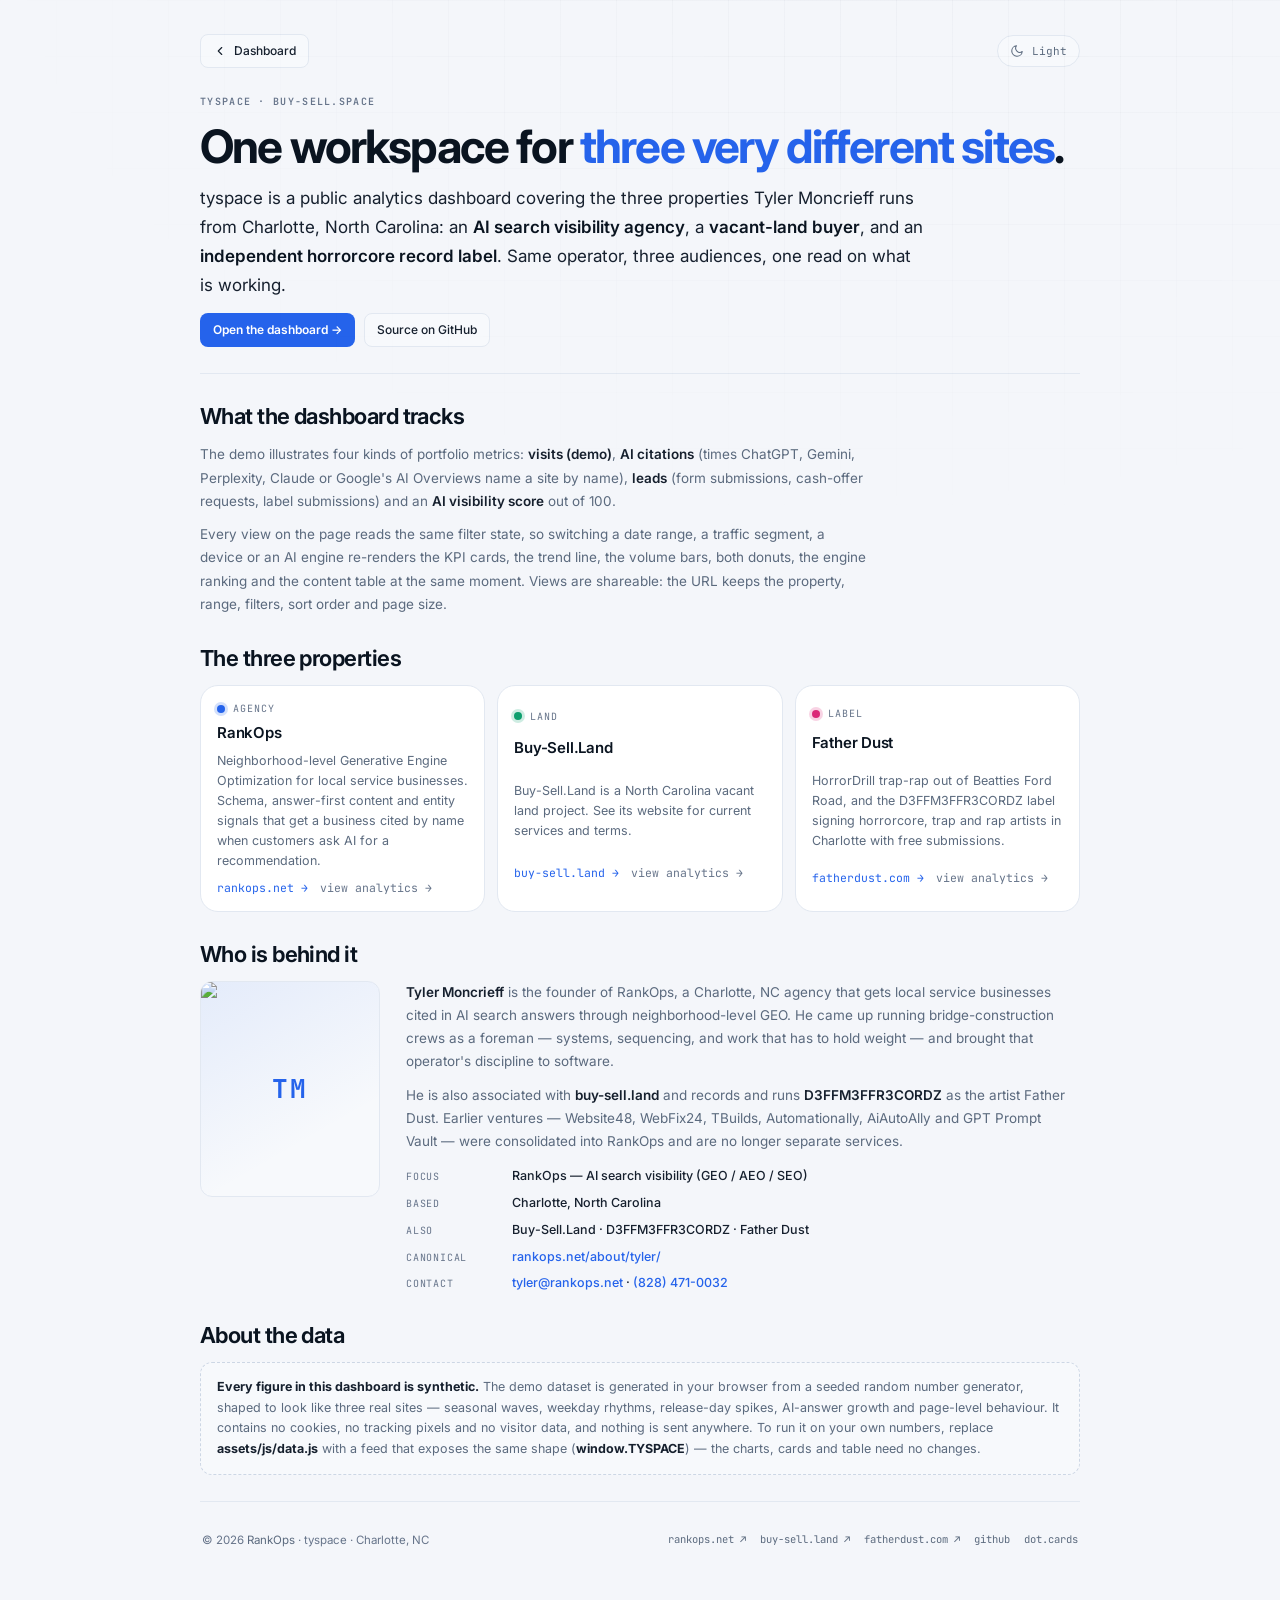
==== commit a6e70fa7: "Add private audit workspace and real-data migration guide Co-authored-by: arena-agent <297053741+are" ====
--- a/about.html
+++ b/about.html
@@ -4,7 +4,7 @@
 <meta charset="UTF-8">
 <meta name="viewport" content="width=device-width, initial-scale=1">
 <title>About tyspace &amp; Tyler Moncrieff — founder of RankOps, Charlotte NC</title>
-<meta name="description" content="tyspace is Tyler Moncrieff's analytics workspace for rankops.net, buy-sell.land and fatherdust.com. Tyler is the founder of RankOps, a Charlotte, NC AI search visibility (GEO) agency, and of the Buy Sell Land NC LLC and the D3FFM3FFR3CORDZ label.">
+<meta name="description" content="tyspace is Tyler Moncrieff's analytics workspace for rankops.net, buy-sell.land and fatherdust.com. Tyler is the founder of RankOps, a Charlotte, NC AI search visibility (GEO) agency, and associated with buy-sell.land and the D3FFM3FFR3CORDZ label.">
 <meta name="robots" content="index, follow">
 <meta name="author" content="Tyler Moncrieff">
 <meta name="color-scheme" content="dark light">
@@ -32,7 +32,7 @@
   "name": "Tyler Moncrieff",
   "jobTitle": "Founder",
   "worksFor": { "@type": "Organization", "name": "RankOps", "url": "https://rankops.net" },
-  "description": "Founder of RankOps — neighborhood-level AI search visibility (GEO/AEO) for local service businesses in North Carolina. Also owner of Buy Sell Land NC LLC and founder of the D3FFM3FFR3CORDZ label (Father Dust).",
+  "description": "Founder of RankOps — neighborhood-level AI search visibility (GEO/AEO) for local service businesses in North Carolina. Also associated with buy-sell.land and founder of the D3FFM3FFR3CORDZ label (Father Dust).",
   "knowsAbout": ["Generative Engine Optimization", "Answer Engine Optimization", "AI search visibility", "local SEO", "schema markup", "vacant land"],
   "url": "https://rankops.net/about/tyler/",
   "mainEntityOfPage": "https://rankops.net/about/tyler/",
@@ -154,7 +154,7 @@
   <section>
     <h2 class="sect">What the dashboard tracks</h2>
     <div class="about-copy">
-      <p>Four numbers describe the whole portfolio: <b>unique visitors</b>, <b>AI citations</b> (times ChatGPT,
+      <p>The demo illustrates four kinds of portfolio metrics: <b>visits (demo)</b>, <b>AI citations</b> (times ChatGPT,
         Gemini, Perplexity, Claude or Google's AI Overviews name a site by name), <b>leads</b> (form submissions,
         cash-offer requests, label submissions) and an <b>AI visibility score</b> out of 100.</p>
       <p>Every view on the page reads the same filter state, so switching a date range, a traffic segment, a device
@@ -177,8 +177,7 @@
       <article class="prop-card" style="--tok:var(--s-organic)">
         <div class="pc-top"><span class="pc-dot"></span> land</div>
         <h3>Buy-Sell.Land</h3>
-        <p>Buy Sell Land NC LLC pays all cash for vacant and inherited land in all 100 North Carolina counties,
-          closing in as little as 7–14 days through a licensed NC real estate attorney.</p>
+        <p>Buy-Sell.Land is a North Carolina vacant land project. See its website for current services and terms.</p>
         <div class="pc-links"><a href="https://buy-sell.land" rel="noopener">buy-sell.land →</a><a href="index.html#p=buysell&amp;m=leads&amp;r=90d" style="color:var(--faint)">view analytics →</a></div>
       </article>
       <article class="prop-card" style="--tok:var(--s-social)">
@@ -203,14 +202,14 @@
           businesses cited in AI search answers through neighborhood-level GEO. He came up running
           bridge-construction crews as a foreman — systems, sequencing, and work that has to hold weight — and
           brought that operator's discipline to software.</p>
-        <p>He also owns <b>Buy Sell Land NC LLC</b>, buying vacant land statewide, and records and runs
+        <p>He is also associated with <b>buy-sell.land</b> and records and runs
           <b>D3FFM3FFR3CORDZ</b> as the artist Father Dust. Earlier ventures — Website48, WebFix24, TBuilds,
           Automationally, AiAutoAlly and GPT Prompt Vault — were consolidated into RankOps and are no longer
           separate services.</p>
         <ul class="fact-list">
           <li><span>Focus</span><b>RankOps — AI search visibility (GEO / AEO / SEO)</b></li>
           <li><span>Based</span><b>Charlotte, North Carolina</b></li>
-          <li><span>Also</span><b>Buy Sell Land NC LLC · D3FFM3FFR3CORDZ · Father Dust</b></li>
+          <li><span>Also</span><b>Buy-Sell.Land · D3FFM3FFR3CORDZ · Father Dust</b></li>
           <li><span>Canonical</span><b><a href="https://rankops.net/about/tyler/" rel="noopener">rankops.net/about/tyler/</a></b></li>
           <li><span>Contact</span><b><a href="mailto:tyler@rankops.net">tyler@rankops.net</a> · <a href="tel:+18284710032">(828) 471-0032</a></b></li>
         </ul>
--- a/assets/css/app.css
+++ b/assets/css/app.css
@@ -1660,3 +1660,9 @@
   .donut { max-width: 176px !important; }
   .dl-row { font-size: 12px; }
 }
+
+/* Local audit entry point; the public site never contains the audit itself. */
+.audit-callout { display: flex; align-items: center; gap: 15px; margin: 0 0 22px; padding: 16px 18px; border: 1px solid color-mix(in srgb, var(--accent) 25%, var(--border)); border-radius: 12px; background: color-mix(in srgb, var(--accent) 5%, var(--panel)); }
+.audit-callout-mark { display: grid; place-items: center; flex: 0 0 42px; height: 42px; border-radius: 9px; color: var(--accent); background: var(--accent-soft); font-size: 21px; }
+.audit-callout-copy { flex: 1; min-width: 0; }.audit-callout-copy > span { color: var(--accent); font: 700 9px var(--font-mono); letter-spacing: .11em; }.audit-callout-copy h3 { margin-top: 3px; color: var(--text-strong); font-size: 14px; }.audit-callout-copy p { margin-top: 2px; color: var(--muted); font-size: 11px; }.audit-callout-link { flex: 0 0 auto; white-space: nowrap; }.side-new { margin-left: auto; color: var(--accent); font: 700 8px var(--font-mono); }
+@media (max-width: 560px) { .audit-callout { flex-wrap: wrap; }.audit-callout-mark { flex-basis: 36px; height: 36px; }.audit-callout-copy { flex-basis: calc(100% - 52px); }.audit-callout-link { margin-left: 51px; } }
